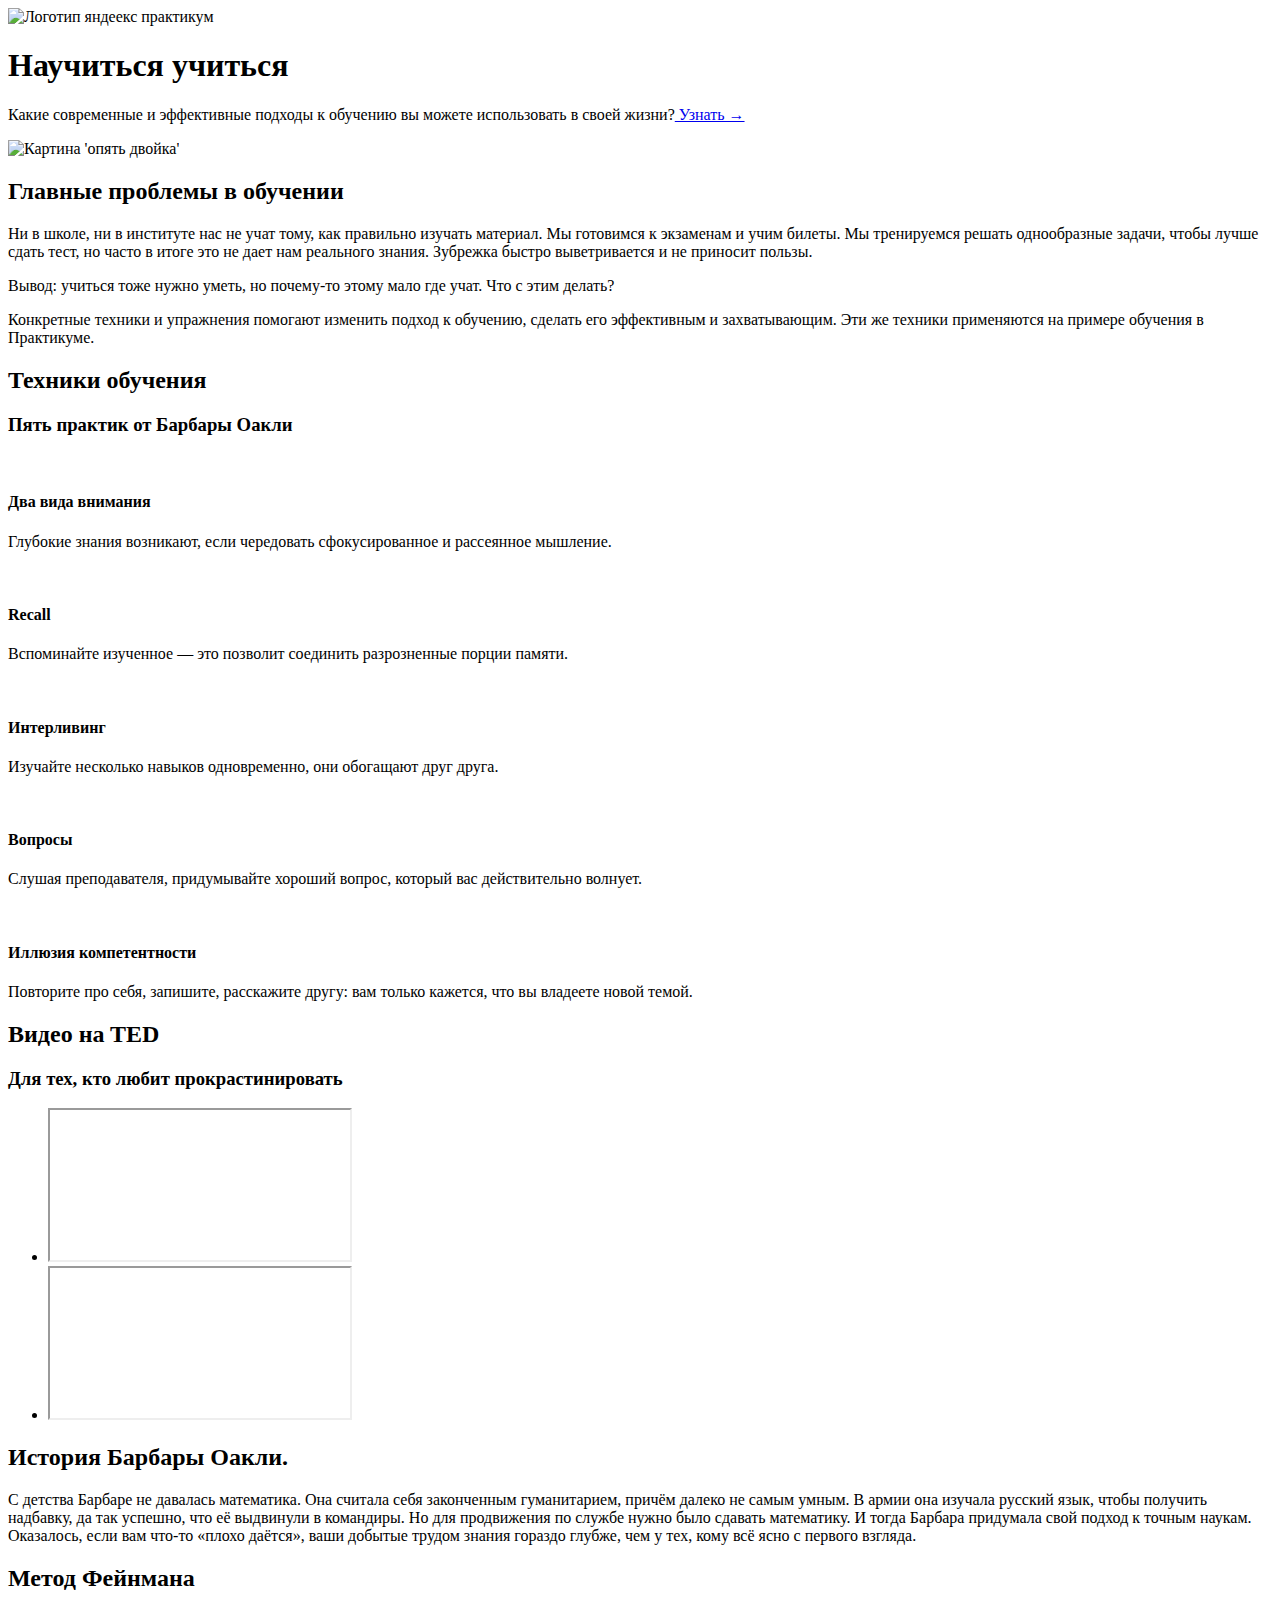
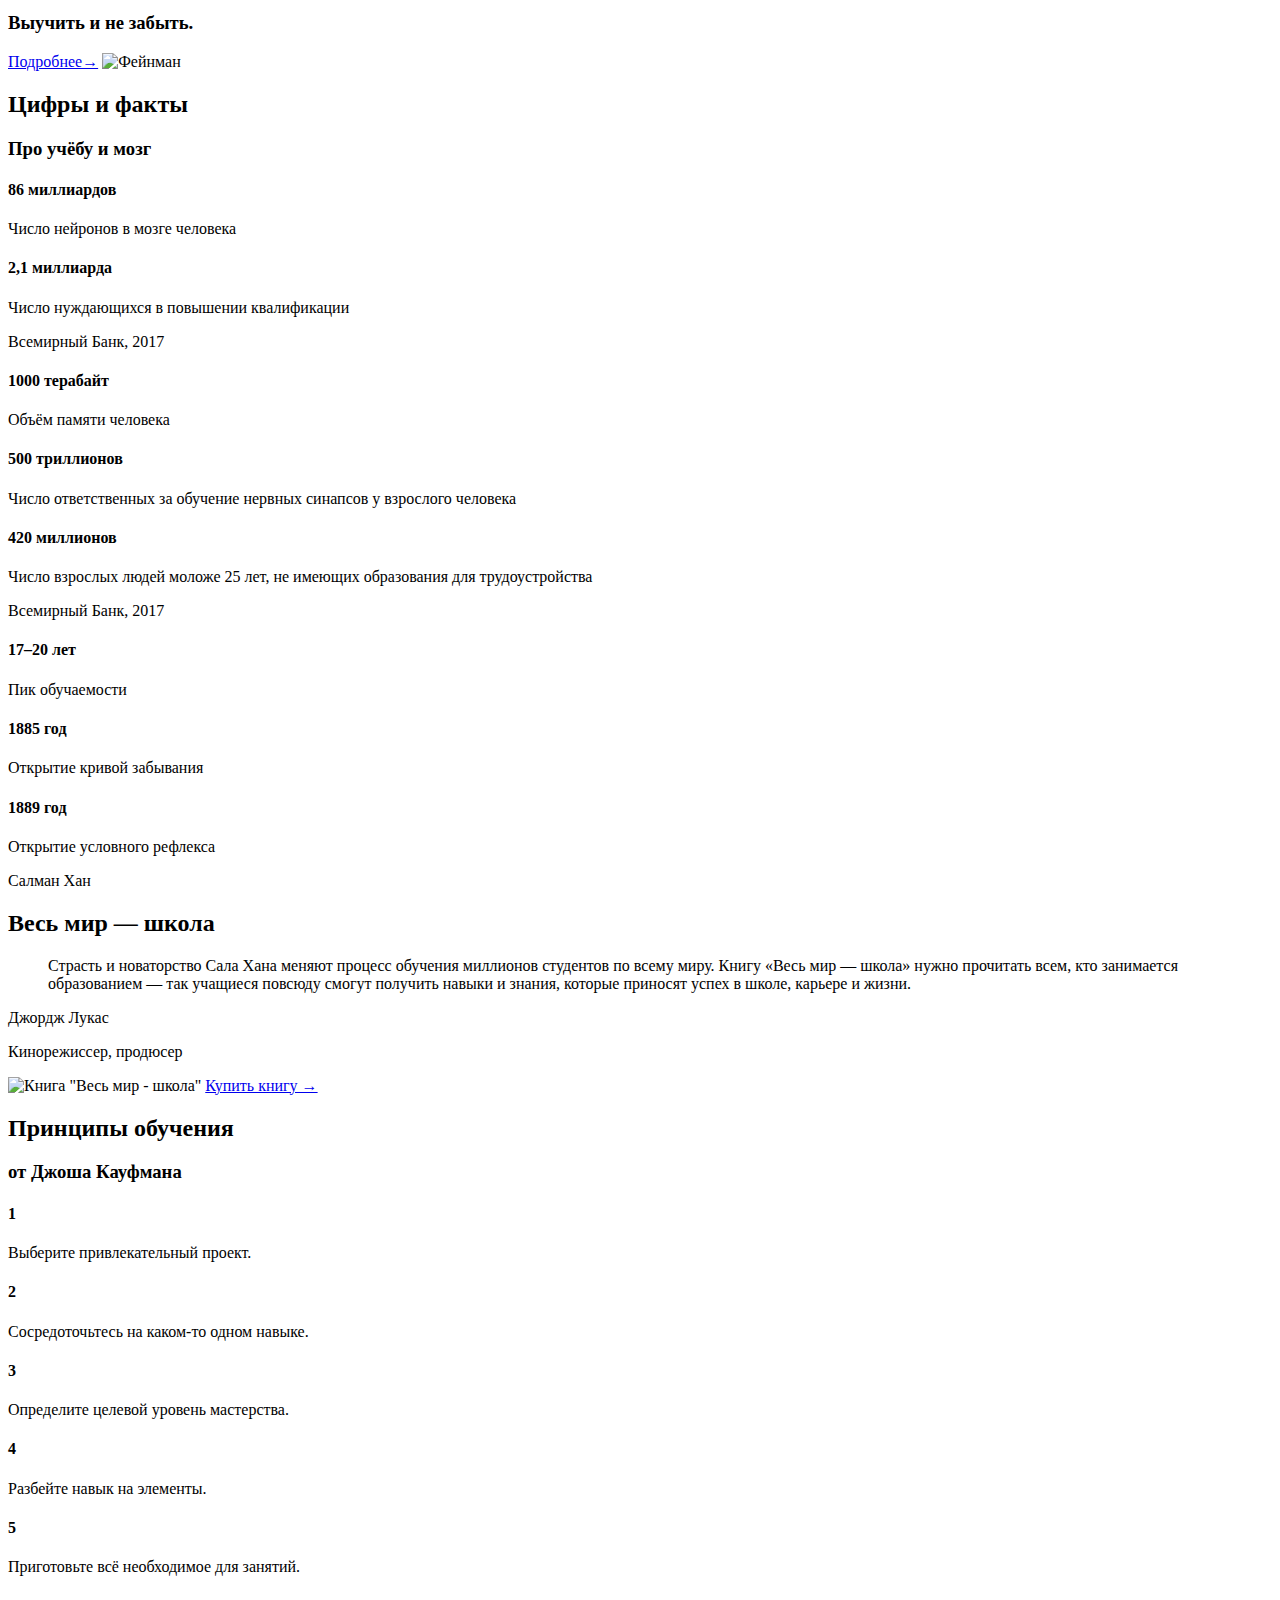
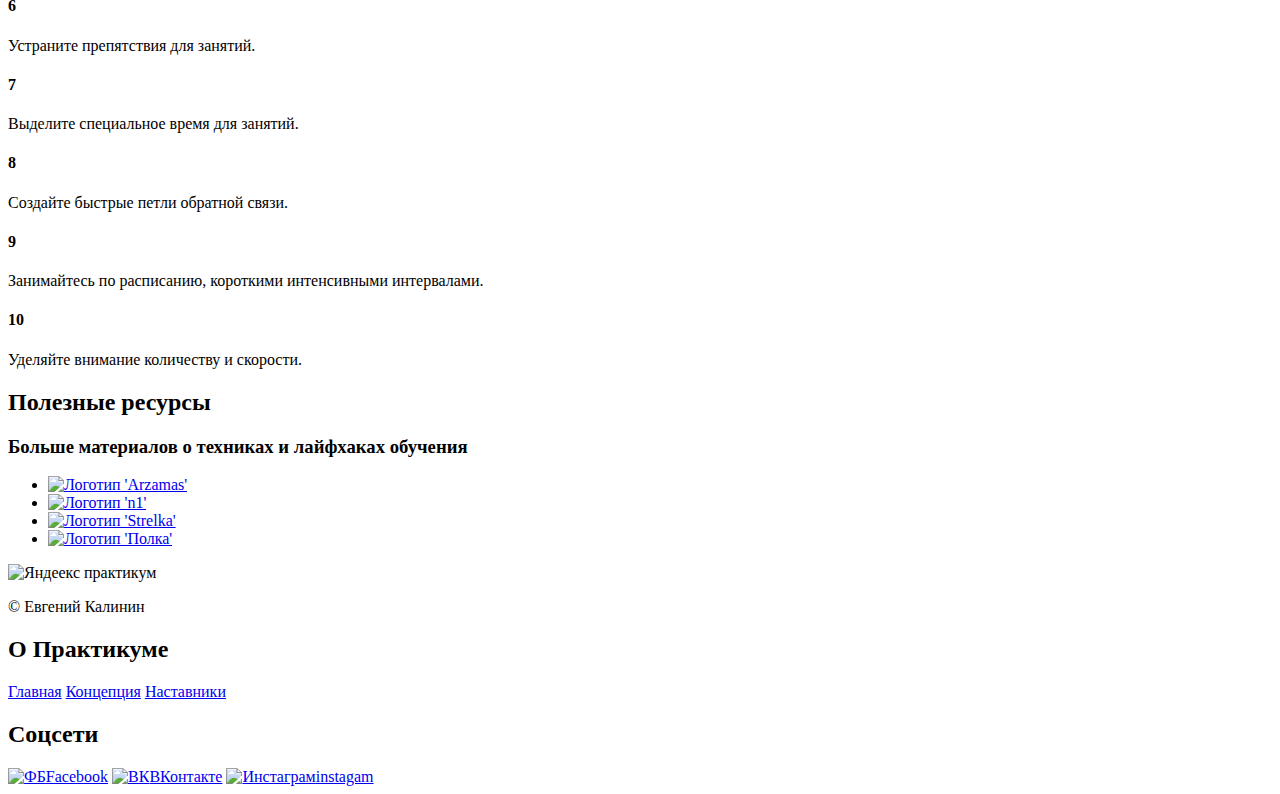
==== pages/index.html @ ef150b7e "Правки после ревью" ====
<!DOCTYPE html>
<html lang="ru">
<head>
  <meta charset="UTF-8">
  <meta name="viewport" content="width=device-width, initial-scale=1.0">
  <title>Научиться учиться</title>
  <link rel="stylesheet" href="./styles/index.css">
</head>
<body>
  <div class="page">
    <header class="header">
      <img src="images/logo_place_header.svg" alt="Логотип яндеекс практикум" class="logo logo_place_header"> <!-- поcтавил img в место background-image, добавил альтернативный текст -->
      <h1 class="header__title">Научиться учиться</h1>
      <p class="header__subtitle">Какие современные и эффективные подходы к обучению вы можете использовать в своей жизни?<a href="#" class="header__link"> Узнать →</a></p>
      <img src="./images/header-image.png" alt="Картина 'опять двойка'" class="header__main-illustration">
      <div class="header__square-pic rotation"></div>
    </header>
    <main class="content">
      <section class="description">
        <div class="two-columns">
          <h2 class="two-columns__brief">Главные проблемы в обучении</h2>
          <div class="two-columns__main-text">
            <p class="two-columns__paragraph">Ни в школе, ни в институте нас не учат тому, как правильно изучать материал. Мы готовимся к экзаменам и учим билеты. Мы тренируемся решать однообразные задачи, чтобы лучше сдать тест, но часто в итоге это не дает нам реального знания. Зубрежка быстро выветривается и не приносит пользы.</p>
            <p class="two-columns__paragraph"><span class="two-columns__span-accent">Вывод:</span> учиться тоже нужно уметь, но почему-то этому мало где учат. Что с этим делать?</p>
            <p class="two-columns__paragraph">Конкретные техники и упражнения помогают изменить подход к обучению, сделать его эффективным и захватывающим. Эти же техники применяются на примере обучения в Практикуме.</p>
         </div>
       </div>
      </section>
      <section class="techniques">
        <h2 class="section-title">Техники обучения</h2>
        <h3 class="section-subtitle">Пять практик от Барбары Оакли</h3>
        <div class="cards">
          <div class="cards__item">
            <img src="images/cards-attention.png" alt="" class="cards__image">
            <h4 class="cards__title">Два вида внимания</h4>
            <p class="cards__description">Глубокие знания возникают, если чередовать сфокусированное и рассеянное мышление.</p>
          </div>
          <div class="cards__item">
            <img src="images/cards-recall.png" alt="" class="cards__image">
            <h4 class="cards__title">Recall</h4>
            <p class="cards__description">Вспоминайте изученное — это позволит соединить разрозненные порции памяти.</p>
          </div>
          <div class="cards__item">
            <img src="images/cards-interliving.png" alt="" class="cards__image">
            <h4 class="cards__title">Интерливинг</h4>
            <p class="cards__description">Изучайте несколько навыков одновременно, они обогащают друг друга.</p>
          </div>
          <div class="cards__item">
            <img src="images/cards-question.png" alt="" class="cards__image">
            <h4 class="cards__title">Вопросы</h4>
            <p class="cards__description">Слушая преподавателя, придумывайте хороший вопрос, который вас действительно волнует.</p>
          </div>
          <div class="cards__item">
            <img src="images/cards-competence.png" alt="" class="cards__image">
            <h4 class="cards__title">Иллюзия компетентности</h4>
            <p class="cards__description">Повторите про себя, запишите, расскажите другу: вам только кажется, что вы владеете новой темой.</p>
          </div>
        </div>
      </section>
      <section class="video">
        <h2 class="section-title">Видео нa TED</h2>
        <h3 class="section-subtitle">Для тех, кто любит прокрастинировать</h3>
        <ul class="video__iframes">
          <li><iframe id="Tim_Urban" src="https://www.youtube.com/embed/arj7oStGLkU" allowfullscreen class="video__iframe"></iframe></li>
          <li><iframe id="The_first_20_hours" src="https://www.youtube.com/embed/5MgBikgcWnY" allowfullscreen class="video__iframe"></iframe></li>
        </ul>
      </section>
      <section class="oakley">
        <div class="two-columns">
          <h2 class="two-columns__brief">История Барбары Оакли.</h2>
          <div class="two-columns__main-text">
            <p class="two-columns__paragraph">С детства Барбаре не давалась математика. Она считала себя законченным гуманитарием, причём далеко не самым умным. В армии она изучала русский язык, чтобы получить надбавку, да так успешно, что её выдвинули в командиры. Но для продвижения по службе нужно было сдавать математику. И тогда Барбара придумала свой подход к точным наукам. Оказалось, если вам что-то «плохо даётся», ваши добытые трудом знания гораздо глубже, чем у тех, кому всё ясно с первого взгляда.</p>
         </div>
        </div> 
      </section> 
      <section class="feynman">
        <h2 class="feynman__title">Метод Фейнмана</h2>
        <h3 class="feynman__subtitle">Выучить и не забыть.</h3>
        <a href="#" class="feynman__link">Подробнее→</a>
        <img src="./images/feynman.png" alt="Фейнман" class="feynman__img">
      </section>
      <section class="digits">
        <h2 class="section-title">Цифры и факты</h2>
        <h3 class="section-subtitle">Про учёбу и мозг</h3>
        <div class="table">
          <div class="table__cell">
            <h4 class="table__heading">86 миллиардов</h4>
            <p class="table__text">Число нейронов в мозге человека</p>
          </div>
          <div class="table__cell">
            <h4 class="table__heading">2,1 миллиарда</h4>
            <p class="table__text">Число нуждающихся в повышении квалификации</p>
            <p class="table__text">Всемирный Банк, 2017</p>
          </div>
          <div class="table__cell">
            <h4 class="table__heading">1000 терабайт</h4>
            <p class="table__text">Объём памяти человека</p>
          </div>
          <div class="table__cell">
            <h4 class="table__heading">500 триллионов</h4>
            <p class="table__text">Число ответственных за обучение нервных синапсов у взрослого человека</p>
          </div>
          <div class="table__cell">
            <h4 class="table__heading">420 миллионов</h4>
            <p class="table__text">Число взрослых людей моложе 25 лет, не имеющих образования для трудоустройства</p>
            <p class="table__text">Всемирный Банк, 2017</p>
          </div>
          <div class="table__cell">
            <h4 class="table__heading">17–20 лет</h4>
            <p class="table__text">Пик обучаемости</p>
          </div>
          <div class="table__cell">
            <h4 class="table__heading">1885 год</h4>
            <p class="table__text">Открытие кривой забывания</p>
          </div>
          <div class="table__cell">
            <h4 class="table__heading">1889 год</h4>
            <p class="table__text">Открытие условного рефлекса</p>
          </div>
        </div>
      </section>
      <section class="khan">
        <div class="khan__container">
          <p class="khan__author">Салман Хан</p>
          <h2 class="khan__title">Весь мир — школа</h2>
          <blockquote class="khan__quote">Страсть и новаторство Сала Хана меняют процесс обучения миллионов студентов по всему миру. Книгу «Весь мир — школа» нужно прочитать всем, кто занимается образованием — так учащиеся повсюду смогут получить навыки и знания, которые приносят успех в школе, карьере и жизни.</blockquote>
          <p class="khan__quote-author">Джордж Лукас</p>
          <p class="khan__quote-author-subline">Кинорежиссер, продюсер</p>
          <div class="khan__book-container">
            <img src="./images/khan-book.jpg" alt='Книга "Весь мир - школа"' class="khan__book-pic">
            <a href="#" class="khan__buy-link">Купить книгу →</a>
          </div>
        </div>
      </section>
      <section class="kaufman">
        <h2 class="section-title section-title_theme_dark">Принципы обучения</h2>
        <h3 class="section-subtitle section-subtitle_theme_dark">от Джоша Кауфмана</h3>
        <div class="table table_theme_dark">
          <div class="table__cell table__cell_theme_dark">
            <h4 class="table__heading table__heading_theme_dark">1</h4>
            <p class="table__text table__text_theme_dark">Выберите привлекательный проект.</p>
          </div>
          <div class="table__cell table__cell_theme_dark">
            <h4 class="table__heading table__heading_theme_dark">2</h4>
            <p class="table__text table__text_theme_dark">Сосредоточьтесь на каком-то одном навыке.</p>
          </div>
          <div class="table__cell table__cell_theme_dark">
            <h4 class="table__heading table__heading_theme_dark">3</h4>
            <p class="table__text table__text_theme_dark">Определите целевой уровень мастерства.</p>
          </div>
          <div class="table__cell table__cell_theme_dark">
            <h4 class="table__heading table__heading_theme_dark">4</h4>
            <p class="table__text table__text_theme_dark">Разбейте навык на элементы.</p>
          </div>
          <div class="table__cell table__cell_theme_dark">
            <h4 class="table__heading table__heading_theme_dark">5</h4>
            <p class="table__text table__text_theme_dark">Приготовьте всё необходимое для занятий.</p>
          </div>
          <div class="table__cell table__cell_theme_dark">
            <h4 class="table__heading table__heading_theme_dark">6</h4>
            <p class="table__text table__text_theme_dark">Устраните препятствия для занятий.</p>
          </div>
          <div class="table__cell table__cell_theme_dark">
            <h4 class="table__heading table__heading_theme_dark">7</h4>
            <p class="table__text table__text_theme_dark">Выделите специальное время для занятий.</p>
          </div>
          <div class="table__cell table__cell_theme_dark">
            <h4 class="table__heading table__heading_theme_dark">8</h4>
            <p class="table__text table__text_theme_dark">Создайте быстрые петли обратной связи.</p>
          </div>
          <div class="table__cell table__cell_theme_dark">
            <h4 class="table__heading table__heading_theme_dark">9</h4>
            <p class="table__text table__text_theme_dark">Занимайтесь по расписанию, короткими интенсивными интервалами.</p>
          </div>
          <div class="table__cell table__cell_theme_dark">
            <h4 class="table__heading table__heading_theme_dark">10</h4>
            <p class="table__text table__text_theme_dark">Уделяйте внимание количеству и скорости.</p>
          </div>
        </div>
        <div class="kaufman__triangle rotation"></div>
      </section>
      <section class="resources">
        <h2 class="section-title">Полезные ресурсы</h2>
        <h3 class="section-subtitle">Больше материалов о техниках и лайфхаках обучения</h3>
        <ul class="resources__logo-zone">
          <li><a href="#" class="resources__link"><img src="./images/logo/resources-arzamas.svg" alt="Логотип 'Arzamas'" class="resources__logo"></a></li>
          <li><a href="#" class="resources__link"><img src="./images/logo/resources-n1.svg" alt="Логотип 'n1'" class="resources__logo"></a></li>
          <li><a href="#" class="resources__link"><img src="./images/logo/resources-strelka.svg" alt="Логотип 'Strelka'" class="resources__logo"></a></li>
          <li><a href="#" class="resources__link"><img src="./images/logo/resources-polka.svg" alt="Логотип 'Полка'" class="resources__logo"></a></li>
        </ul>
      </section>
    </main>
    <footer class="footer">
      <div class="footer__columns">
        <div class="footer__column footer__column_content_copyright">
          <img src="images/logo_place_footer.svg" alt="Яндеекс практикум" class="logo logo_place_footer"> <!-- поcтавил img в место background-image, добавил альтернативный текст -->
          <p class="footer__author">&copy; Евгений Калинин</p>
        </div>
        <div class="footer__column footer__column_content_info">
          <h2 class="footer__column-heading">О Практикуме</h2>
          <nav class="footer__column-links">
            <a href="#" class="footer__column-link">Главная</a>
            <a href="#" class="footer__column-link">Концепция</a>
            <a href="#" class="footer__column-link">Наставники</a>
          </nav>
        </div>
        <div class="footer__column footer__column_content_social">
          <h2 class="footer__column-heading">Соцсети</h2>
          <div class="footer__column-links">
            <a href="#" class="footer__column-link"><img src="./images/facebook_color_white.svg" alt="ФБ" class="footer__social-icon">Facebook</a>
            <a href="#" class="footer__column-link"><img src="./images/vk_color_white.svg" alt="ВК" class="footer__social-icon">ВКонтакте</a>
            <a href="#" class="footer__column-link"><img src="./images/instagram_color_white.svg" alt="Инстаграм" class="footer__social-icon">instagam</a>
          </div>
        </div>
      </div>
    </footer>
  </div>
</body>
</html>
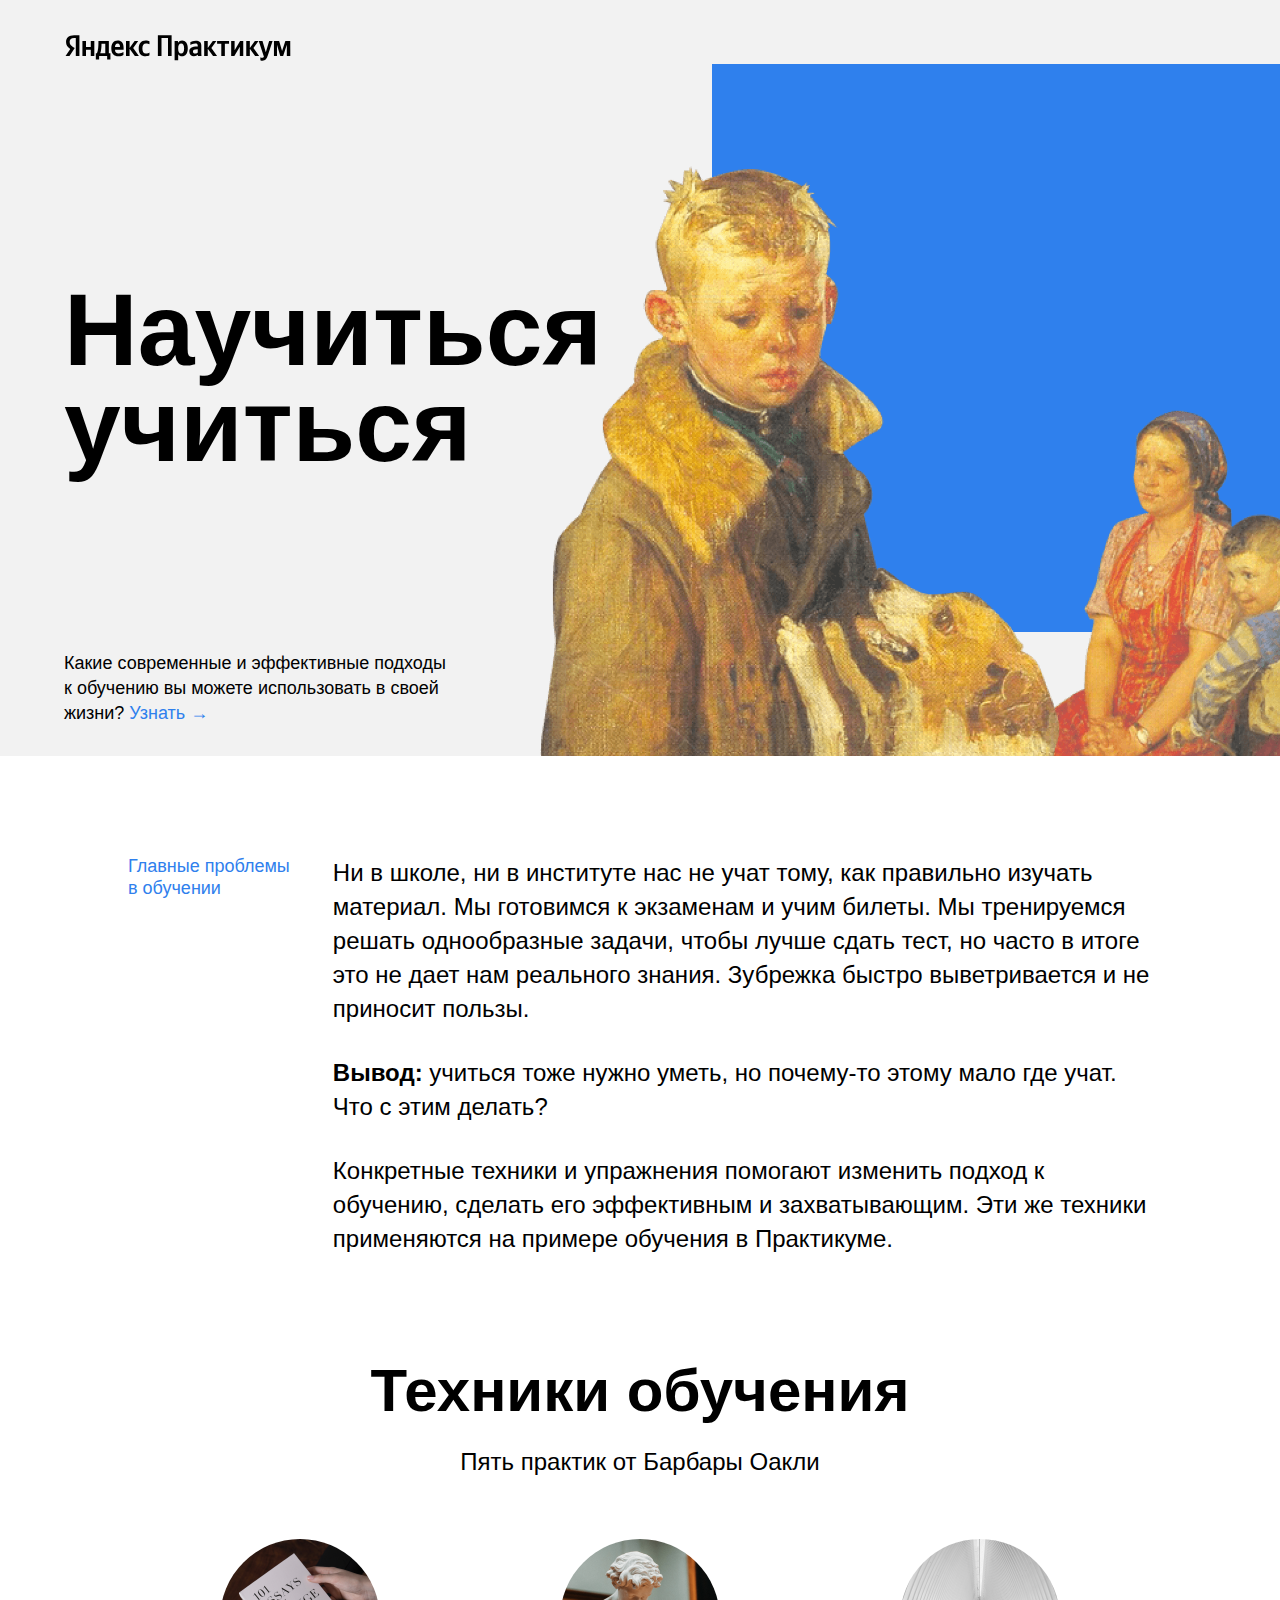
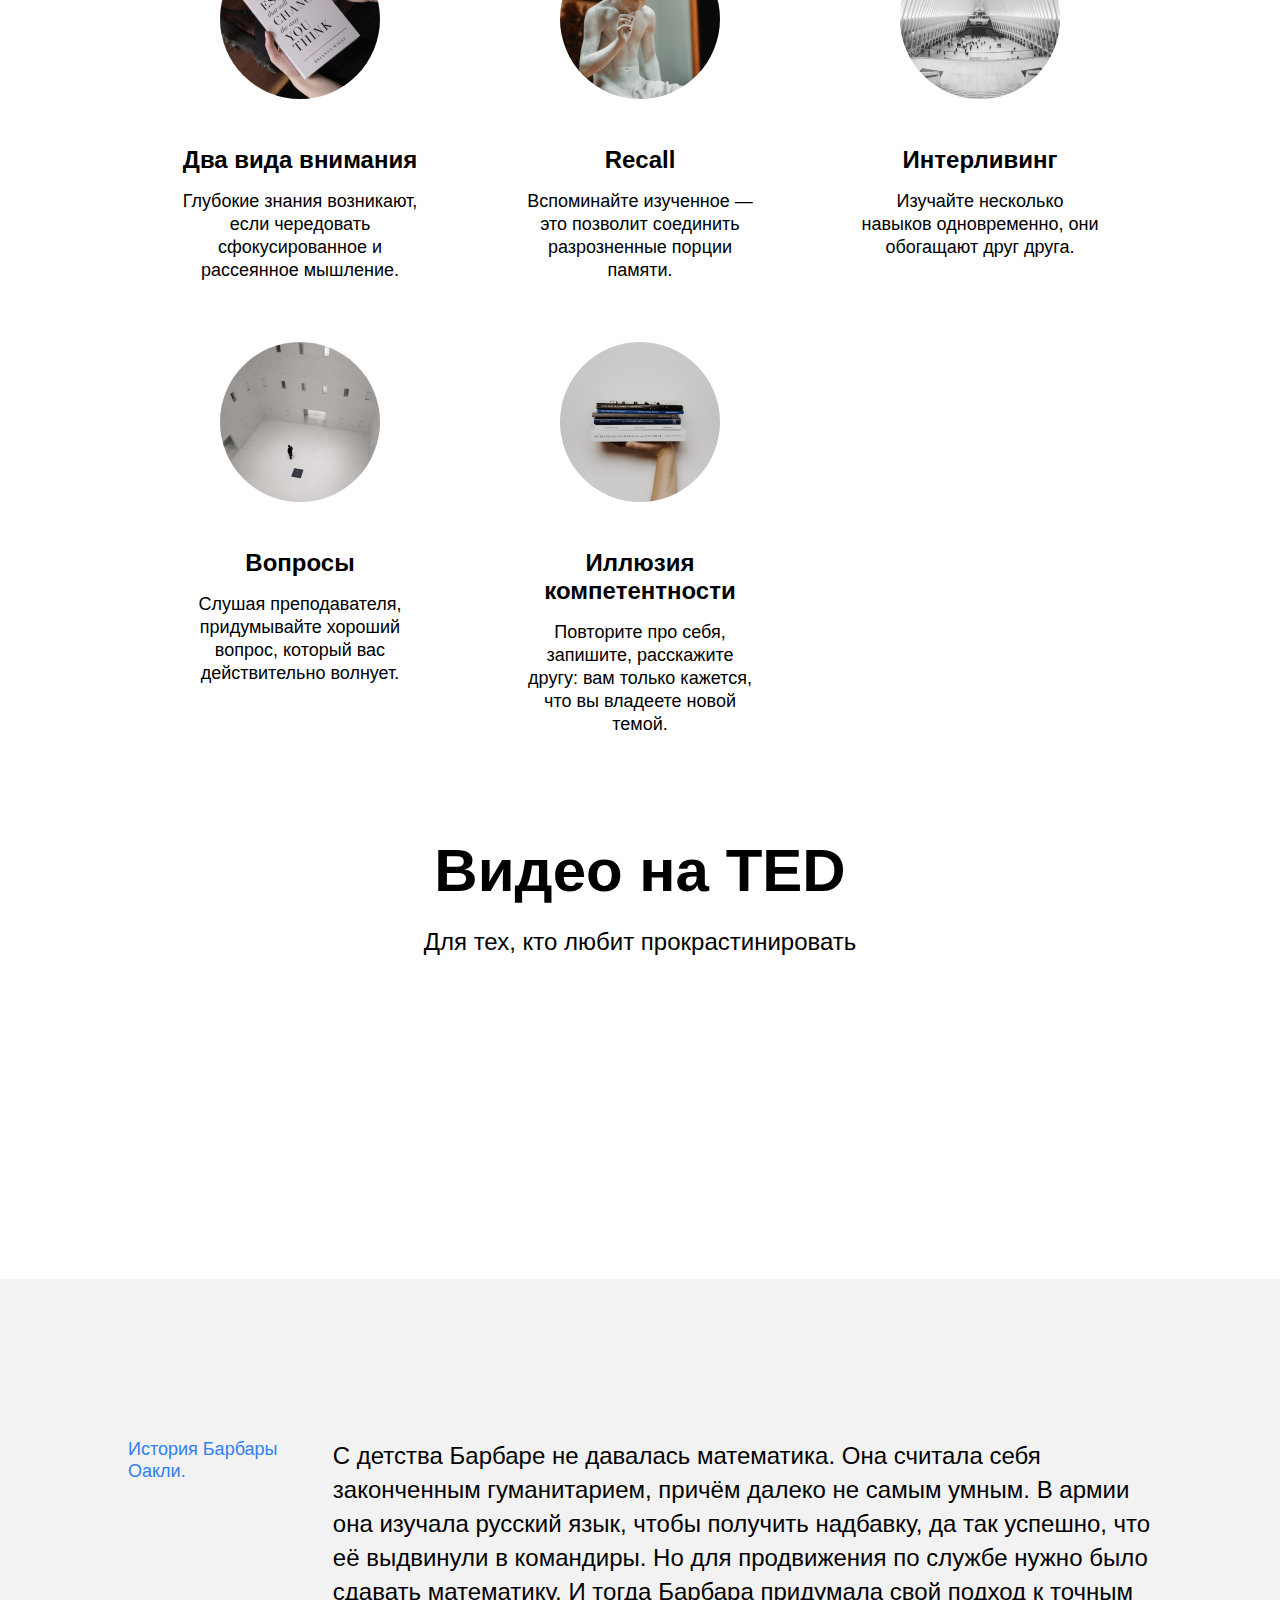
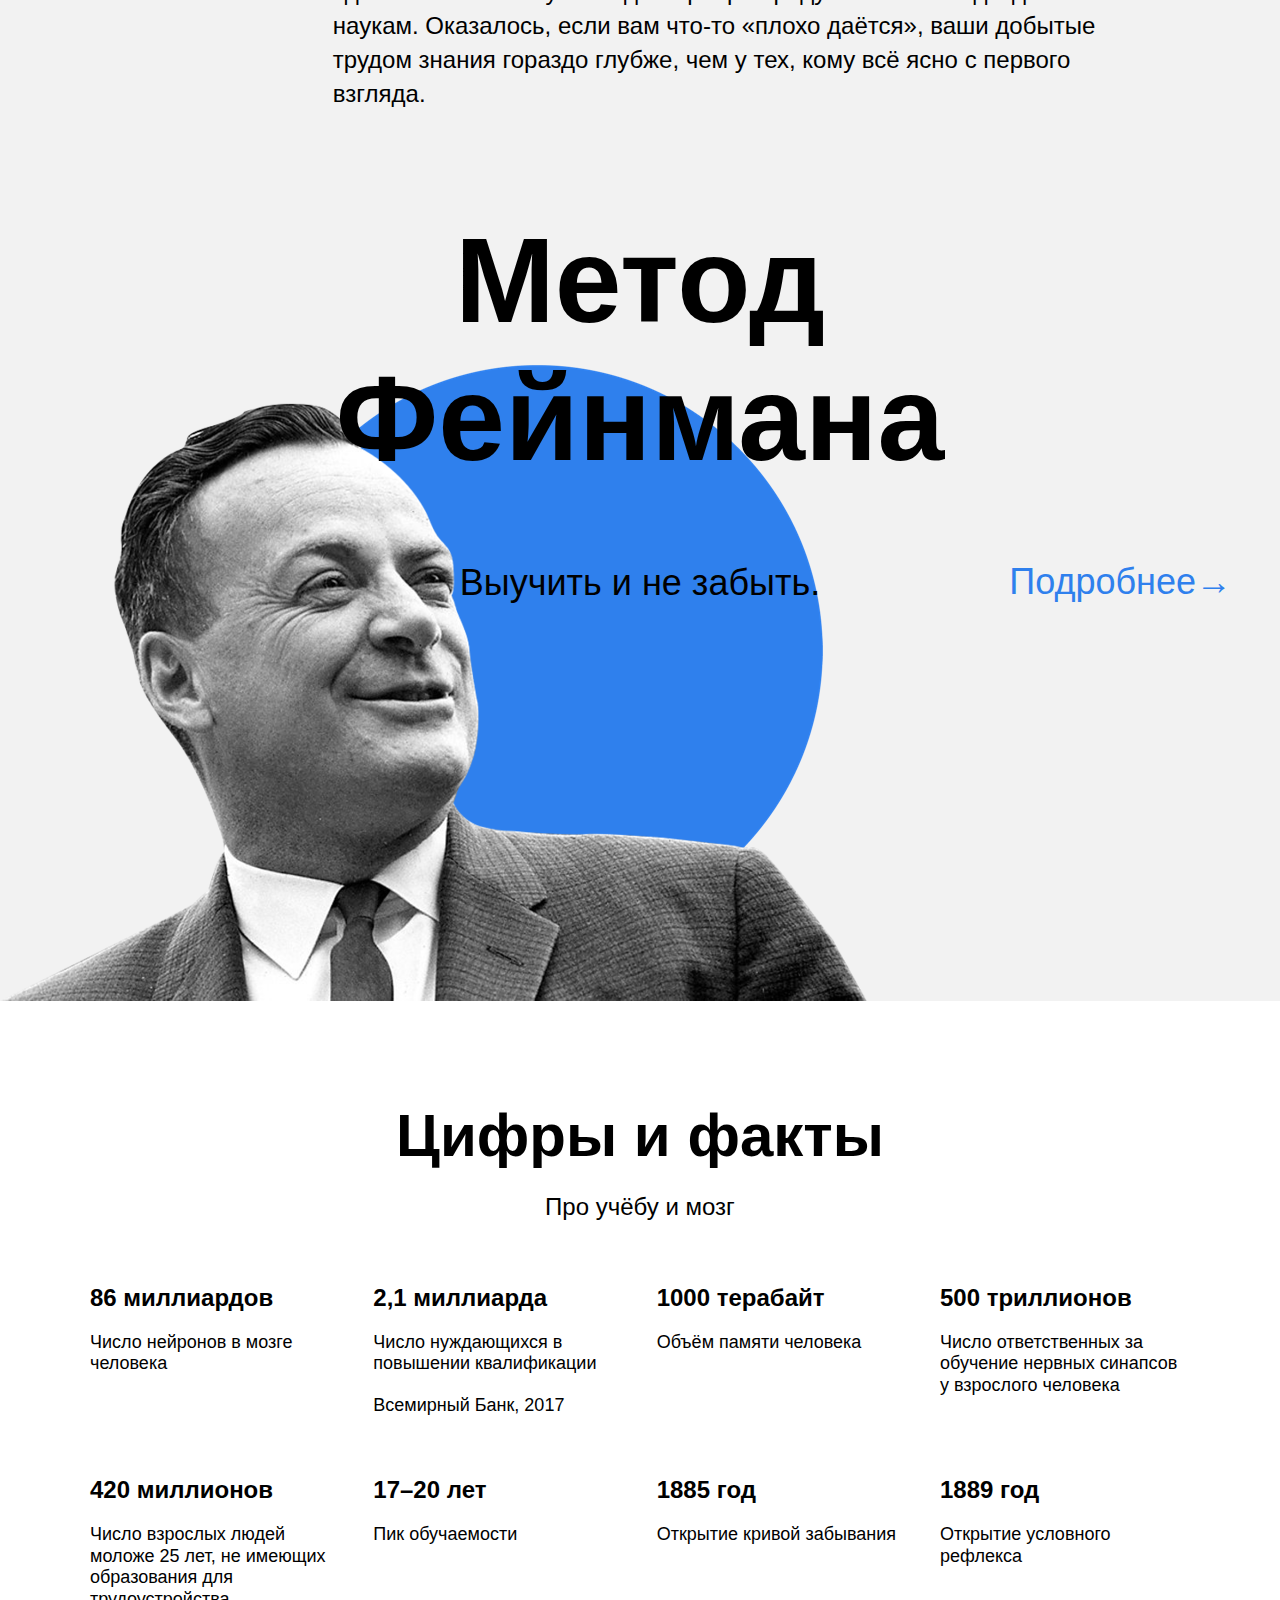
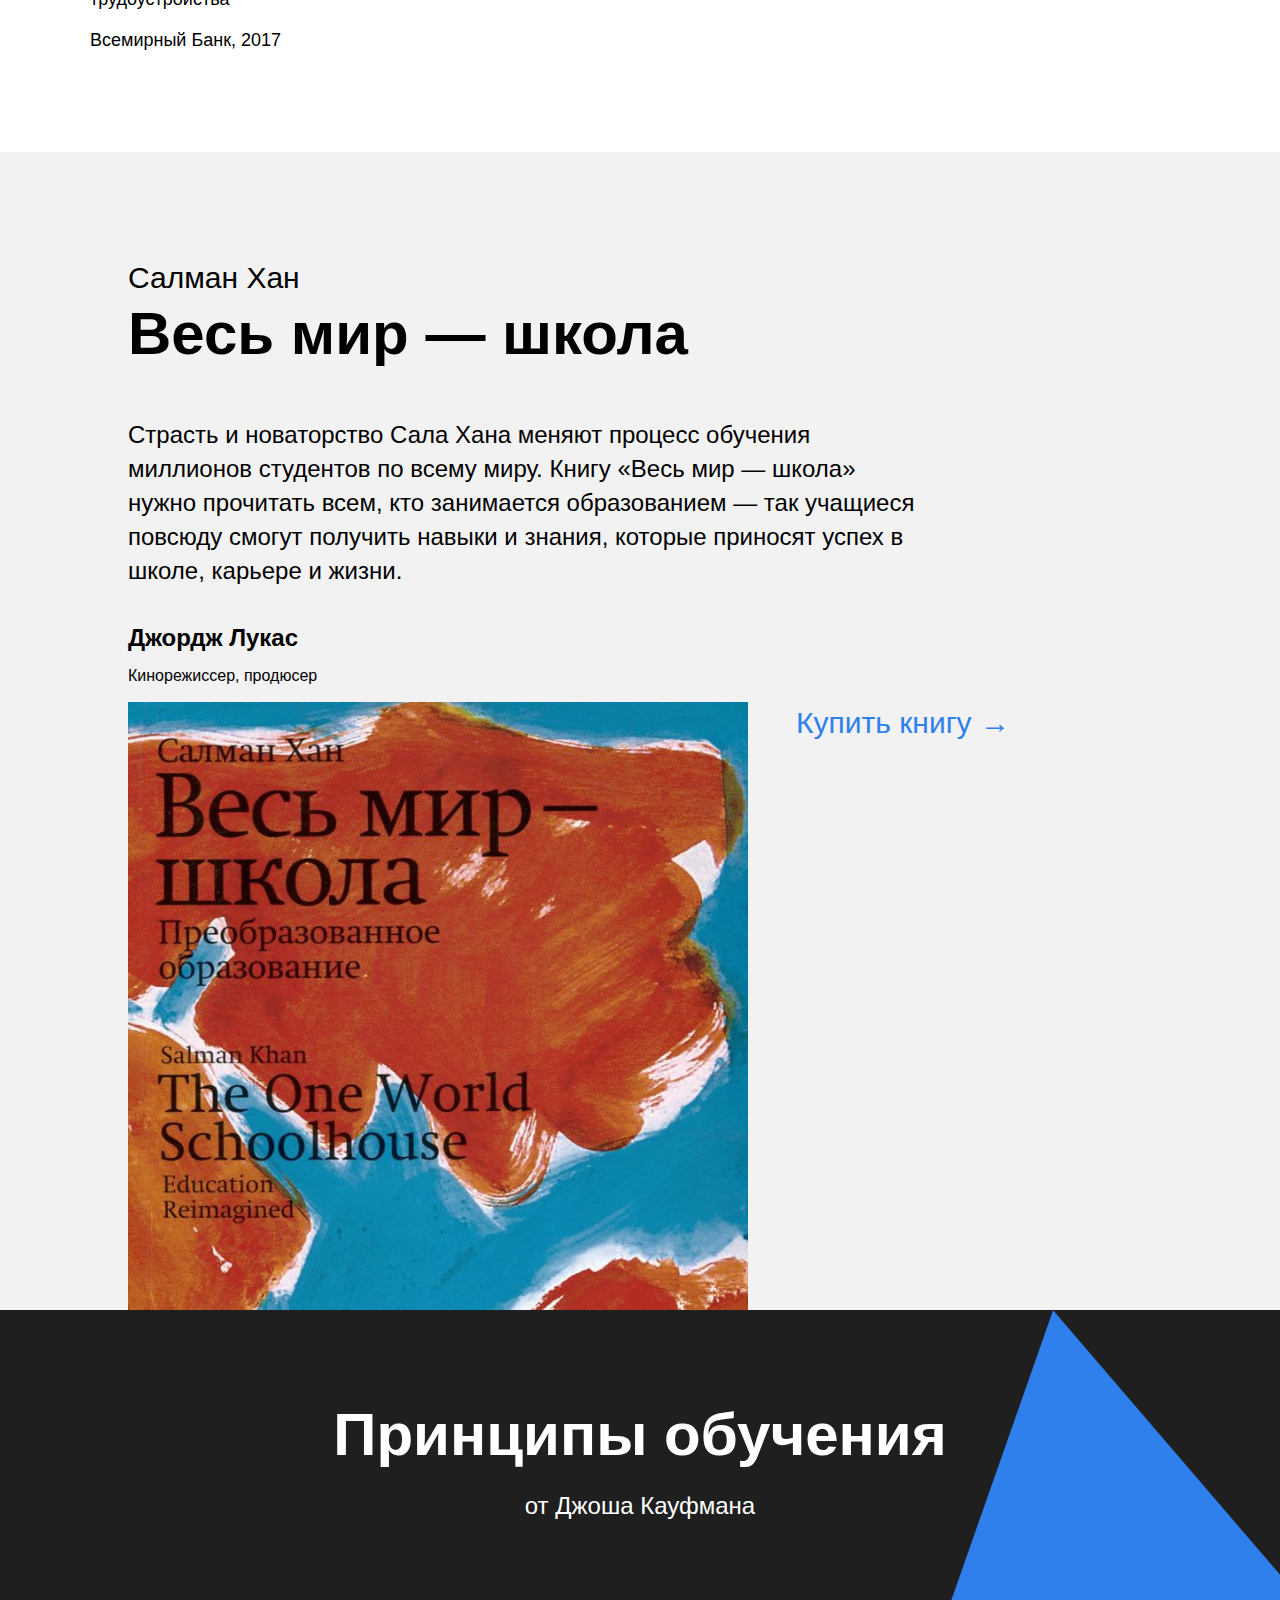
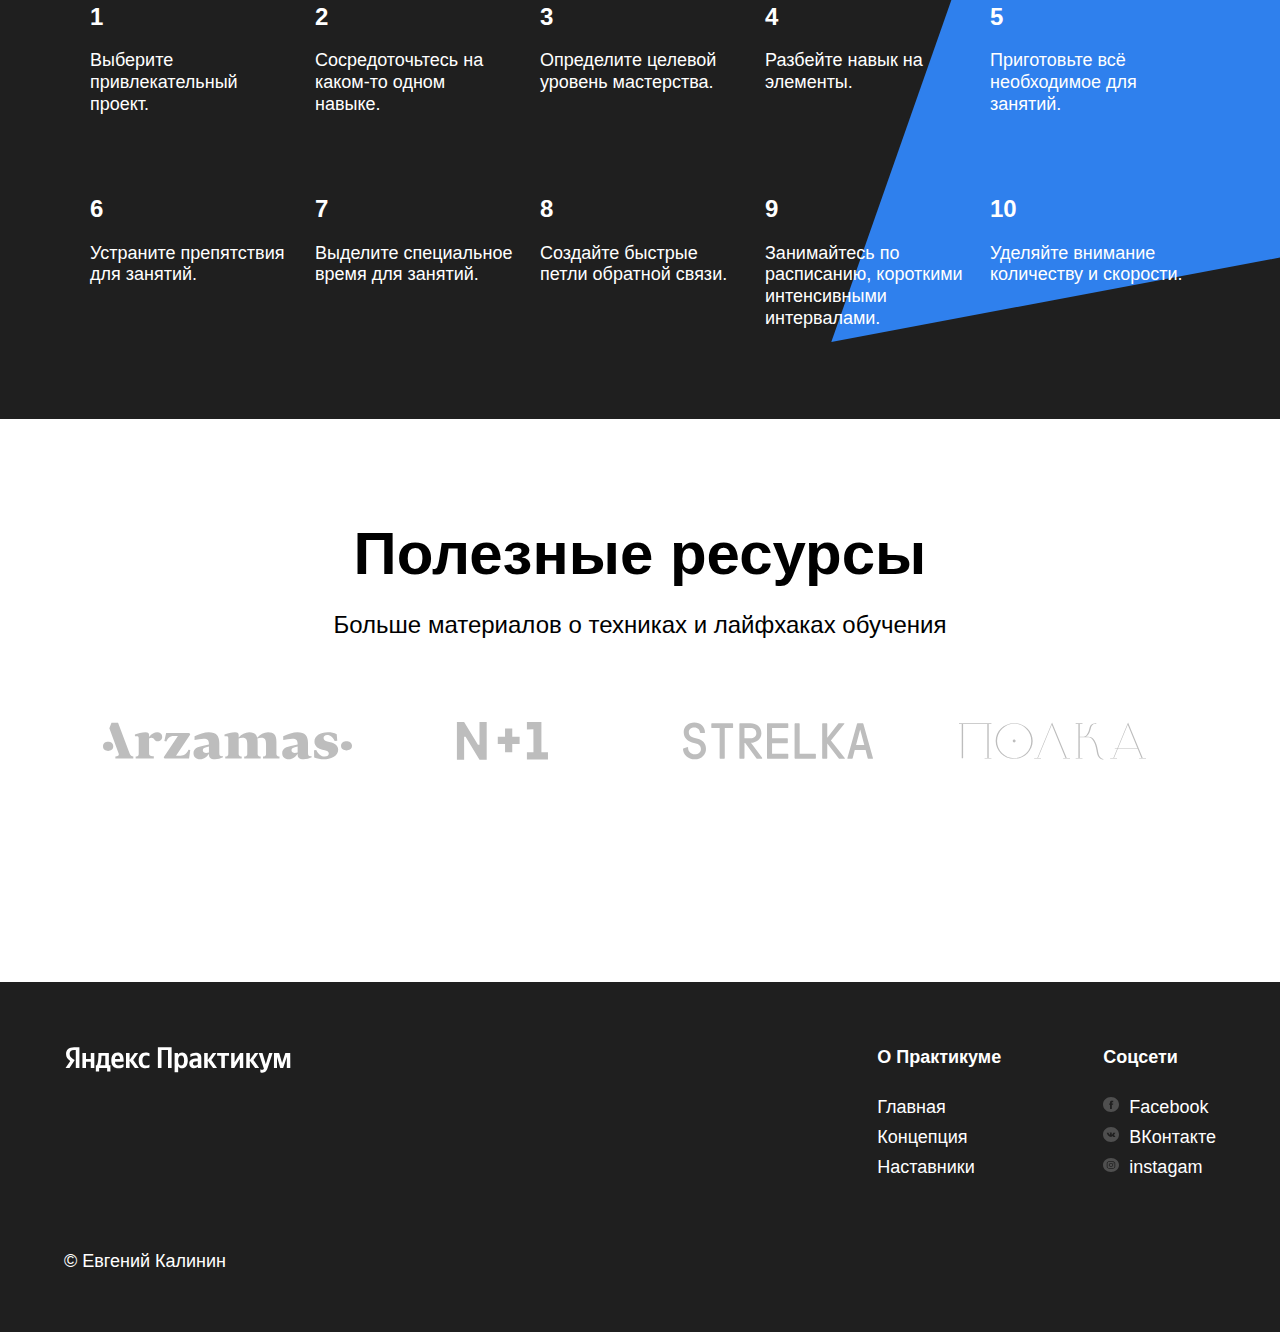
==== commit cdfce9d9: "Правки после ревью, часть 2" ====
--- a/pages/index.html
+++ b/pages/index.html
@@ -4,15 +4,15 @@
   <meta charset="UTF-8">
   <meta name="viewport" content="width=device-width, initial-scale=1.0">
   <title>Научиться учиться</title>
-  <link rel="stylesheet" href="./styles/index.css">
+  <link rel="stylesheet" href="../styles/index.css">
 </head>
 <body>
   <div class="page">
     <header class="header">
-      <img src="images/logo_place_header.svg" alt="Логотип яндеекс практикум" class="logo logo_place_header"> <!-- поcтавил img в место background-image, добавил альтернативный текст -->
+      <img src="../images/logo_place_header.svg" alt="Логотип яндеекс практикум" class="logo logo_place_header"> <!-- поcтавил img в место background-image, добавил альтернативный текст -->
       <h1 class="header__title">Научиться учиться</h1>
       <p class="header__subtitle">Какие современные и эффективные подходы к обучению вы можете использовать в своей жизни?<a href="#" class="header__link"> Узнать →</a></p>
-      <img src="./images/header-image.png" alt="Картина 'опять двойка'" class="header__main-illustration">
+      <img src="../images/header-image.png" alt="Картина 'опять двойка'" class="header__main-illustration">
       <div class="header__square-pic rotation"></div>
     </header>
     <main class="content">
@@ -31,27 +31,27 @@
         <h3 class="section-subtitle">Пять практик от Барбары Оакли</h3>
         <div class="cards">
           <div class="cards__item">
-            <img src="images/cards-attention.png" alt="" class="cards__image">
+            <img src="../images/cards-attention.png" alt="" class="cards__image">
             <h4 class="cards__title">Два вида внимания</h4>
             <p class="cards__description">Глубокие знания возникают, если чередовать сфокусированное и рассеянное мышление.</p>
           </div>
           <div class="cards__item">
-            <img src="images/cards-recall.png" alt="" class="cards__image">
+            <img src="../images/cards-recall.png" alt="" class="cards__image">
             <h4 class="cards__title">Recall</h4>
             <p class="cards__description">Вспоминайте изученное — это позволит соединить разрозненные порции памяти.</p>
           </div>
           <div class="cards__item">
-            <img src="images/cards-interliving.png" alt="" class="cards__image">
+            <img src="../images/cards-interliving.png" alt="" class="cards__image">
             <h4 class="cards__title">Интерливинг</h4>
             <p class="cards__description">Изучайте несколько навыков одновременно, они обогащают друг друга.</p>
           </div>
           <div class="cards__item">
-            <img src="images/cards-question.png" alt="" class="cards__image">
+            <img src="../images/cards-question.png" alt="" class="cards__image">
             <h4 class="cards__title">Вопросы</h4>
             <p class="cards__description">Слушая преподавателя, придумывайте хороший вопрос, который вас действительно волнует.</p>
           </div>
           <div class="cards__item">
-            <img src="images/cards-competence.png" alt="" class="cards__image">
+            <img src="../images/cards-competence.png" alt="" class="cards__image">
             <h4 class="cards__title">Иллюзия компетентности</h4>
             <p class="cards__description">Повторите про себя, запишите, расскажите другу: вам только кажется, что вы владеете новой темой.</p>
           </div>
@@ -77,7 +77,7 @@
         <h2 class="feynman__title">Метод Фейнмана</h2>
         <h3 class="feynman__subtitle">Выучить и не забыть.</h3>
         <a href="#" class="feynman__link">Подробнее→</a>
-        <img src="./images/feynman.png" alt="Фейнман" class="feynman__img">
+        <img src="../images/feynman.png" alt="Фейнман" class="feynman__img">
       </section>
       <section class="digits">
         <h2 class="section-title">Цифры и факты</h2>
@@ -127,7 +127,7 @@
           <p class="khan__quote-author">Джордж Лукас</p>
           <p class="khan__quote-author-subline">Кинорежиссер, продюсер</p>
           <div class="khan__book-container">
-            <img src="./images/khan-book.jpg" alt='Книга "Весь мир - школа"' class="khan__book-pic">
+            <img src="../images/khan-book.jpg" alt='Книга "Весь мир - школа"' class="khan__book-pic">
             <a href="#" class="khan__buy-link">Купить книгу →</a>
           </div>
         </div>
@@ -183,17 +183,17 @@
         <h2 class="section-title">Полезные ресурсы</h2>
         <h3 class="section-subtitle">Больше материалов о техниках и лайфхаках обучения</h3>
         <ul class="resources__logo-zone">
-          <li><a href="#" class="resources__link"><img src="./images/logo/resources-arzamas.svg" alt="Логотип 'Arzamas'" class="resources__logo"></a></li>
-          <li><a href="#" class="resources__link"><img src="./images/logo/resources-n1.svg" alt="Логотип 'n1'" class="resources__logo"></a></li>
-          <li><a href="#" class="resources__link"><img src="./images/logo/resources-strelka.svg" alt="Логотип 'Strelka'" class="resources__logo"></a></li>
-          <li><a href="#" class="resources__link"><img src="./images/logo/resources-polka.svg" alt="Логотип 'Полка'" class="resources__logo"></a></li>
+          <li><a href="#" class="resources__link"><img src="../images/logo/resources-arzamas.svg" alt="Логотип 'Arzamas'" class="resources__logo"></a></li>
+          <li><a href="#" class="resources__link"><img src="../images/logo/resources-n1.svg" alt="Логотип 'n1'" class="resources__logo"></a></li>
+          <li><a href="#" class="resources__link"><img src="../images/logo/resources-strelka.svg" alt="Логотип 'Strelka'" class="resources__logo"></a></li>
+          <li><a href="#" class="resources__link"><img src="../images/logo/resources-polka.svg" alt="Логотип 'Полка'" class="resources__logo"></a></li>
         </ul>
       </section>
     </main>
     <footer class="footer">
       <div class="footer__columns">
         <div class="footer__column footer__column_content_copyright">
-          <img src="images/logo_place_footer.svg" alt="Яндеекс практикум" class="logo logo_place_footer"> <!-- поcтавил img в место background-image, добавил альтернативный текст -->
+          <img src="../images/logo_place_footer.svg" alt="Яндеекс практикум" class="logo logo_place_footer"> <!-- поcтавил img в место background-image, добавил альтернативный текст -->
           <p class="footer__author">&copy; Евгений Калинин</p>
         </div>
         <div class="footer__column footer__column_content_info">
@@ -207,9 +207,9 @@
         <div class="footer__column footer__column_content_social">
           <h2 class="footer__column-heading">Соцсети</h2>
           <div class="footer__column-links">
-            <a href="#" class="footer__column-link"><img src="./images/facebook_color_white.svg" alt="ФБ" class="footer__social-icon">Facebook</a>
-            <a href="#" class="footer__column-link"><img src="./images/vk_color_white.svg" alt="ВК" class="footer__social-icon">ВКонтакте</a>
-            <a href="#" class="footer__column-link"><img src="./images/instagram_color_white.svg" alt="Инстаграм" class="footer__social-icon">instagam</a>
+            <a href="#" class="footer__column-link"><img src="../images/facebook_color_white.svg" alt="ФБ" class="footer__social-icon">Facebook</a>
+            <a href="#" class="footer__column-link"><img src="../images/vk_color_white.svg" alt="ВК" class="footer__social-icon">ВКонтакте</a>
+            <a href="#" class="footer__column-link"><img src="../images/instagram_color_white.svg" alt="Инстаграм" class="footer__social-icon">instagam</a>
           </div>
         </div>
       </div>
--- a/styles/index.css
+++ b/styles/index.css
@@ -0,0 +1,88 @@
+@import url(../vendor/normalize.css); /* Переделал расположение согласно БЭМ */
+@import url(../blocks/page/page.css); /* Базовые настройки всей стриници */
+@import url(../blocks/logo/logo.css); /* Логотип для header и footer */
+@import url(../blocks/rotation/rotation.css); /* Вращение фигур в header и kaufman */
+/*Блок header*/
+@import url(../blocks/header/header.css);
+@import url(../blocks/logo/_place/logo_place_header.css);
+@import url(../blocks/header/__link/header__link.css);
+@import url(../blocks/header/__main-illustration/header__main-illustration.css);
+@import url(../blocks/header/__square-pic/header__square-pic.css);
+@import url(../blocks/header/__subtitle/header__subtitle.css);
+@import url(../blocks/header/__title/header__title.css);
+/* Блок content, в котором находится основной контент страници */
+@import url(../blocks/content/content.css);/**/
+/* Блок description */
+@import url(../blocks/description/description.css);
+@import url(../blocks/two-columns/two-columns.css);
+@import url(../blocks/two-columns/__brief/two-columns__brief.css);
+@import url(../blocks/two-columns/__main-text/two-columns__main-text.css);
+@import url(../blocks/two-columns/__paragraph/two-columns__paragraph.css);
+@import url(../blocks/two-columns/__span-accent/two-columns__span-accent.css);
+/* Блок techniques */
+@import url(../blocks/techniques/techniques.css);
+@import url(../blocks/cards/cards.css);
+@import url(../blocks/cards/__image/cards__image.css);
+@import url(../blocks/cards/__item/cards__item.css);
+@import url(../blocks/cards/__title/cards__title.css);
+@import url(../blocks/cards/__description/cards__description.css);
+/* Блок video */
+@import url(../blocks/video/video.css);
+@import url(../blocks/video/__iframes/video__iframes.css);
+@import url(../blocks/video/__iframe/video__irfame.css);
+/* Блок oakley */
+@import url(../blocks/oakley/oakley.css);
+/* Блок feynman */
+@import url(../blocks/feynman/feynman.css);
+@import url(../blocks/feynman/__img/feynman__img.css);
+@import url(../blocks/feynman/__link/feynman__link.css);
+@import url(../blocks/feynman/__subtitle/feynman__subtitle.css);
+@import url(../blocks/feynman/__title/feynman__title.css);
+/*Блок digits*/
+@import url(../blocks/digits/digits.css);
+/* Блок khan */
+@import url(../blocks/khan/khan.css);
+@import url(../blocks/khan/__author/khan__author.css);
+@import url(../blocks/khan/__book-container/khan__book-container.css);
+@import url(../blocks/khan/__book-pic/khan__book-pic.css);
+@import url(../blocks/khan/__buy-link/khan__buy-link.css);
+@import url(../blocks/khan/__container/khan__container.css);
+@import url(../blocks/khan/__quite-author-subline/khan__quite-author-subline.css);
+@import url(../blocks/khan/__quote/khan__quote.css);
+@import url(../blocks/khan/__quote-author/khan__quote-author.css);
+@import url(../blocks/khan/__title/khan__title.css);
+/* Повторяющиеся блоки section-subtitle, section-title, table */
+@import url(../blocks/section-subtitle/section-subtitle.css);
+@import url(../blocks/section-title/section-title.css);
+@import url(../blocks/table/table.css);
+@import url(../blocks/table/__cell/table__cell.css);
+@import url(../blocks/table/__heading/table__heading.css);
+@import url(../blocks/table/__text/table__text.css);
+/* Повторяющиеся блоки section-subtitle, section-title, table с модификатором _theme. Возможно их нужно подключить ниже */
+@import url(../blocks/section-subtitle/_theme/section-subtitle_theme_dark.css);
+@import url(../blocks/section-title/_theme/section-title_theme_dark.css);
+@import url(../blocks/table/_theme/table_theme_dark.css);
+@import url(../blocks/table/__cell/_theme/table__cell_theme_dark.css);
+@import url(../blocks/table/__heading/_theme/table__heading_theme_dark.css);
+@import url(../blocks/table/__text/_theme/table__text_theme_dark.css);
+/* Блок kaufman */
+@import url(../blocks/kaufman/kaufman.css);
+@import url(../blocks/kaufman/__triangle/kaufman__triangle.css);
+/* Блок resources */
+@import url(../blocks/resources/resources.css);
+@import url(../blocks/resources/__link/resources__link.css);
+@import url(../blocks/resources/__logo-zone/resources__logo-zone.css);
+@import url(../blocks/resources/__logo/resources__logo.css);
+/* Блок footer */
+@import url(../blocks/footer/footer.css);
+@import url(../blocks/logo/_place/logo_place_footer.css);
+@import url(../blocks/footer/__author/footer__author.css);
+@import url(../blocks/footer/__column/footer__column.css);
+@import url(../blocks/footer/__column/_content/footer__column_content_copyright.css);
+@import url(../blocks/footer/__column/_content/footer__column_content_info.css);
+@import url(../blocks/footer/__column/_content/footer__column_content_social.css);
+@import url(../blocks/footer/__column-heading/footer__column-heading.css);
+@import url(../blocks/footer/__column-link/footer__column-link.css);
+@import url(../blocks/footer/__column-links/footer__column-links.css);
+@import url(../blocks/footer/__columns/footer__columns.css);
+@import url(../blocks/footer/__social-icon/footer__social-icon.css);